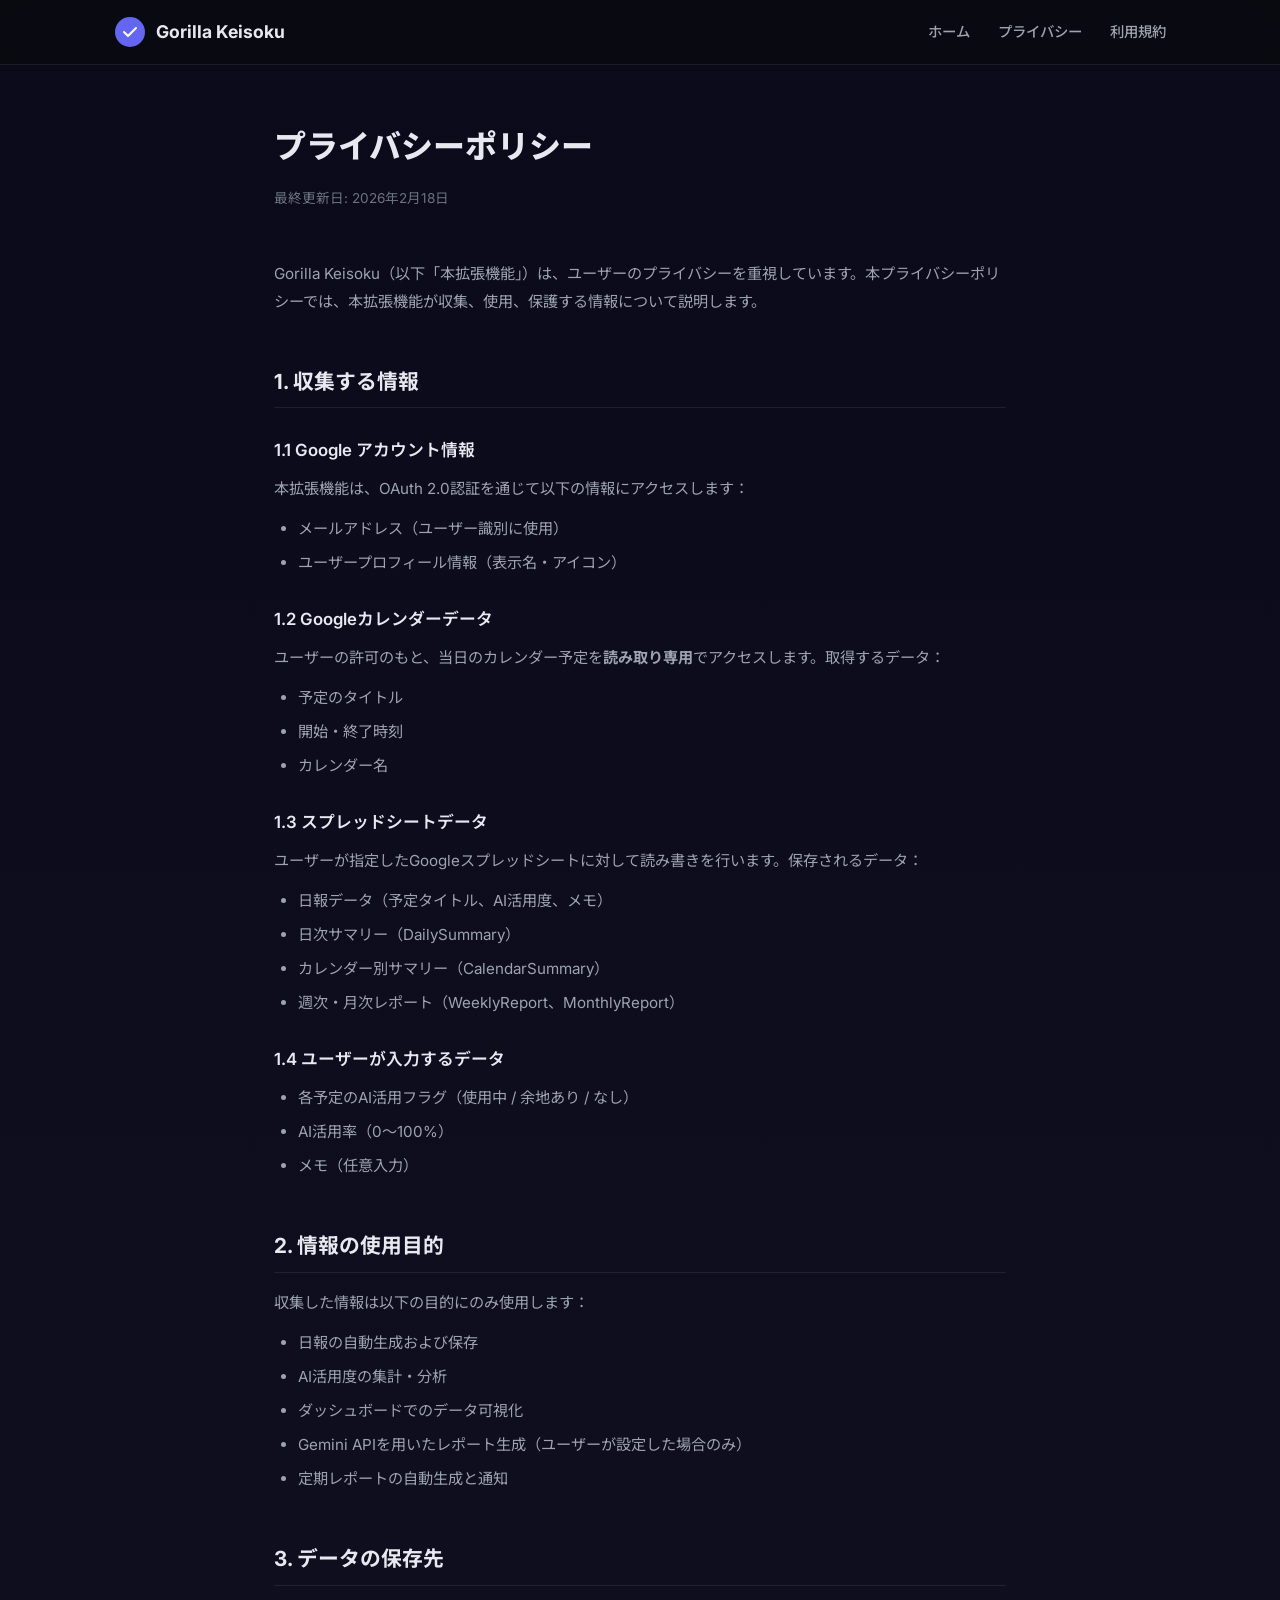
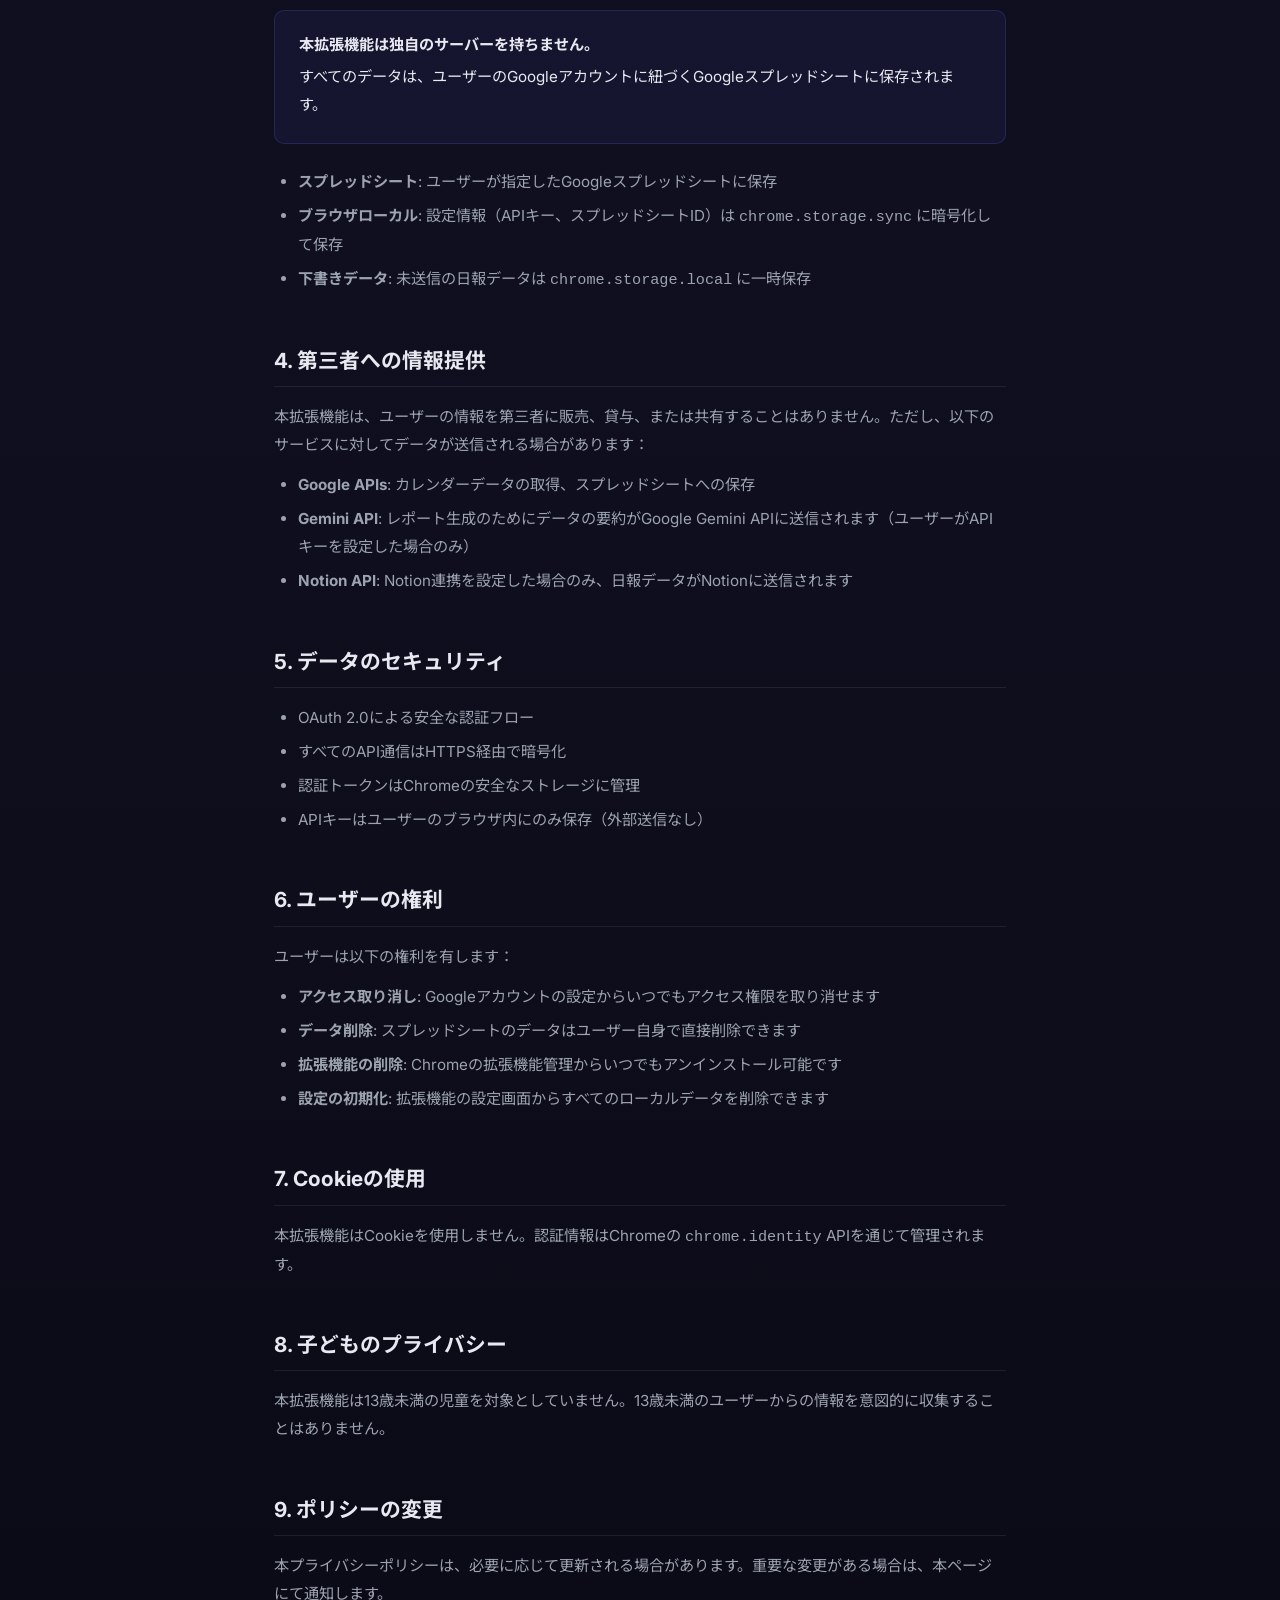
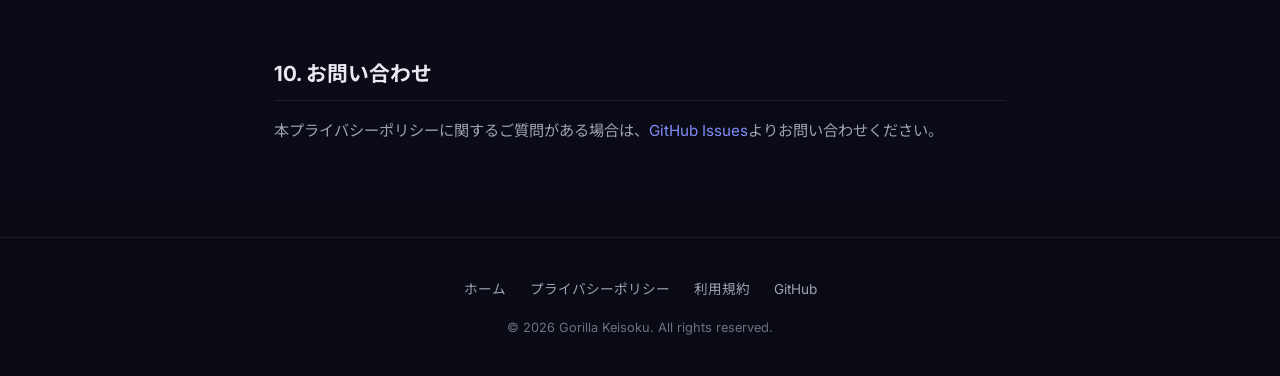
==== website/privacy.html @ eba8edc2 "Add website pages (home, privacy, terms) and Vercel deploy config" ====
<!DOCTYPE html>
<html lang="ja">

<head>
    <meta charset="UTF-8">
    <meta name="viewport" content="width=device-width, initial-scale=1.0">
    <title>プライバシーポリシー | Gorilla Keisoku</title>
    <meta name="description" content="Gorilla Keisoku（AI活用度測定 - 日報作成アシスタント）のプライバシーポリシー">
    <link rel="icon"
        href="data:image/svg+xml,<svg xmlns='http://www.w3.org/2000/svg' viewBox='0 0 64 64'><circle cx='32' cy='32' r='30' fill='%236366f1'/><path d='M20 32L28 40L44 24' stroke='white' stroke-width='4' fill='none'/></svg>">
    <link rel="stylesheet" href="styles.css">
</head>

<body>

    <!-- Navigation -->
    <nav class="nav">
        <div class="nav-inner">
            <a href="/" class="nav-logo">
                <svg width="32" height="32" viewBox="0 0 64 64" fill="none">
                    <circle cx="32" cy="32" r="30" fill="url(#g1)" />
                    <path d="M20 32L28 40L44 24" stroke="white" stroke-width="4" stroke-linecap="round"
                        stroke-linejoin="round" />
                    <defs>
                        <linearGradient id="g1" x1="0" y1="0" x2="64" y2="64">
                            <stop offset="0%" stop-color="#6366f1" />
                            <stop offset="100%" stop-color="#8b5cf6" />
                        </linearGradient>
                    </defs>
                </svg>
                Gorilla Keisoku
            </a>
            <ul class="nav-links">
                <li><a href="/">ホーム</a></li>
                <li><a href="privacy.html">プライバシー</a></li>
                <li><a href="terms.html">利用規約</a></li>
            </ul>
        </div>
    </nav>

    <!-- Privacy Policy -->
    <main class="legal-page">
        <h1>プライバシーポリシー</h1>
        <p class="last-updated">最終更新日: 2026年2月18日</p>

        <p>Gorilla Keisoku（以下「本拡張機能」）は、ユーザーのプライバシーを重視しています。本プライバシーポリシーでは、本拡張機能が収集、使用、保護する情報について説明します。</p>

        <h2>1. 収集する情報</h2>

        <h3>1.1 Google アカウント情報</h3>
        <p>本拡張機能は、OAuth 2.0認証を通じて以下の情報にアクセスします：</p>
        <ul>
            <li>メールアドレス（ユーザー識別に使用）</li>
            <li>ユーザープロフィール情報（表示名・アイコン）</li>
        </ul>

        <h3>1.2 Googleカレンダーデータ</h3>
        <p>ユーザーの許可のもと、当日のカレンダー予定を<strong>読み取り専用</strong>でアクセスします。取得するデータ：</p>
        <ul>
            <li>予定のタイトル</li>
            <li>開始・終了時刻</li>
            <li>カレンダー名</li>
        </ul>

        <h3>1.3 スプレッドシートデータ</h3>
        <p>ユーザーが指定したGoogleスプレッドシートに対して読み書きを行います。保存されるデータ：</p>
        <ul>
            <li>日報データ（予定タイトル、AI活用度、メモ）</li>
            <li>日次サマリー（DailySummary）</li>
            <li>カレンダー別サマリー（CalendarSummary）</li>
            <li>週次・月次レポート（WeeklyReport、MonthlyReport）</li>
        </ul>

        <h3>1.4 ユーザーが入力するデータ</h3>
        <ul>
            <li>各予定のAI活用フラグ（使用中 / 余地あり / なし）</li>
            <li>AI活用率（0〜100%）</li>
            <li>メモ（任意入力）</li>
        </ul>

        <h2>2. 情報の使用目的</h2>
        <p>収集した情報は以下の目的にのみ使用します：</p>
        <ul>
            <li>日報の自動生成および保存</li>
            <li>AI活用度の集計・分析</li>
            <li>ダッシュボードでのデータ可視化</li>
            <li>Gemini APIを用いたレポート生成（ユーザーが設定した場合のみ）</li>
            <li>定期レポートの自動生成と通知</li>
        </ul>

        <h2>3. データの保存先</h2>

        <div class="info-box">
            <p><strong>本拡張機能は独自のサーバーを持ちません。</strong></p>
            <p>すべてのデータは、ユーザーのGoogleアカウントに紐づくGoogleスプレッドシートに保存されます。</p>
        </div>

        <ul>
            <li><strong>スプレッドシート</strong>: ユーザーが指定したGoogleスプレッドシートに保存</li>
            <li><strong>ブラウザローカル</strong>: 設定情報（APIキー、スプレッドシートID）は <code>chrome.storage.sync</code> に暗号化して保存</li>
            <li><strong>下書きデータ</strong>: 未送信の日報データは <code>chrome.storage.local</code> に一時保存</li>
        </ul>

        <h2>4. 第三者への情報提供</h2>
        <p>本拡張機能は、ユーザーの情報を第三者に販売、貸与、または共有することはありません。ただし、以下のサービスに対してデータが送信される場合があります：</p>
        <ul>
            <li><strong>Google APIs</strong>: カレンダーデータの取得、スプレッドシートへの保存</li>
            <li><strong>Gemini API</strong>: レポート生成のためにデータの要約がGoogle Gemini APIに送信されます（ユーザーがAPIキーを設定した場合のみ）</li>
            <li><strong>Notion API</strong>: Notion連携を設定した場合のみ、日報データがNotionに送信されます</li>
        </ul>

        <h2>5. データのセキュリティ</h2>
        <ul>
            <li>OAuth 2.0による安全な認証フロー</li>
            <li>すべてのAPI通信はHTTPS経由で暗号化</li>
            <li>認証トークンはChromeの安全なストレージに管理</li>
            <li>APIキーはユーザーのブラウザ内にのみ保存（外部送信なし）</li>
        </ul>

        <h2>6. ユーザーの権利</h2>
        <p>ユーザーは以下の権利を有します：</p>
        <ul>
            <li><strong>アクセス取り消し</strong>: Googleアカウントの設定からいつでもアクセス権限を取り消せます</li>
            <li><strong>データ削除</strong>: スプレッドシートのデータはユーザー自身で直接削除できます</li>
            <li><strong>拡張機能の削除</strong>: Chromeの拡張機能管理からいつでもアンインストール可能です</li>
            <li><strong>設定の初期化</strong>: 拡張機能の設定画面からすべてのローカルデータを削除できます</li>
        </ul>

        <h2>7. Cookieの使用</h2>
        <p>本拡張機能はCookieを使用しません。認証情報はChromeの <code>chrome.identity</code> APIを通じて管理されます。</p>

        <h2>8. 子どものプライバシー</h2>
        <p>本拡張機能は13歳未満の児童を対象としていません。13歳未満のユーザーからの情報を意図的に収集することはありません。</p>

        <h2>9. ポリシーの変更</h2>
        <p>本プライバシーポリシーは、必要に応じて更新される場合があります。重要な変更がある場合は、本ページにて通知します。</p>

        <h2>10. お問い合わせ</h2>
        <p>本プライバシーポリシーに関するご質問がある場合は、<a href="https://github.com/refu15/Gorilla-Keisoku/issues" target="_blank">GitHub
                Issues</a>よりお問い合わせください。</p>
    </main>

    <!-- Footer -->
    <footer class="footer">
        <div class="footer-inner">
            <div class="footer-links">
                <a href="/">ホーム</a>
                <a href="privacy.html">プライバシーポリシー</a>
                <a href="terms.html">利用規約</a>
                <a href="https://github.com/refu15/Gorilla-Keisoku" target="_blank">GitHub</a>
            </div>
            <p class="footer-copy">&copy; 2026 Gorilla Keisoku. All rights reserved.</p>
        </div>
    </footer>

</body>

</html>
---- website/styles.css ----
/* ========================================
   Gorilla AI Measurement - Website Styles
   ======================================== */

@import url('https://fonts.googleapis.com/css2?family=Inter:wght@400;500;600;700;800;900&family=Noto+Sans+JP:wght@400;500;600;700;800&display=swap');

*,
*::before,
*::after {
    margin: 0;
    padding: 0;
    box-sizing: border-box;
}

:root {
    --primary: #6366f1;
    --primary-dark: #4f46e5;
    --primary-light: #818cf8;
    --accent: #8b5cf6;
    --accent-light: #a78bfa;
    --bg: #0a0a0f;
    --bg-card: rgba(255, 255, 255, 0.04);
    --bg-card-hover: rgba(255, 255, 255, 0.08);
    --surface: #141420;
    --surface-light: #1e1e30;
    --text: #e8e8f0;
    --text-muted: #9ca3af;
    --text-dim: #6b7280;
    --border: rgba(255, 255, 255, 0.08);
    --glow: rgba(99, 102, 241, 0.3);
    --gradient-primary: linear-gradient(135deg, #6366f1 0%, #8b5cf6 50%, #a78bfa 100%);
    --gradient-bg: linear-gradient(180deg, #0a0a1a 0%, #0f0f20 50%, #0a0a15 100%);
    --shadow-lg: 0 25px 50px -12px rgba(0, 0, 0, .5);
    --radius: 16px;
    --radius-sm: 10px;
    --radius-xs: 6px;
}

html {
    scroll-behavior: smooth;
}

body {
    font-family: 'Inter', 'Noto Sans JP', system-ui, -apple-system, sans-serif;
    background: var(--gradient-bg);
    color: var(--text);
    line-height: 1.7;
    min-height: 100vh;
    overflow-x: hidden;
}

a {
    color: var(--primary-light);
    text-decoration: none;
    transition: color .2s;
}

a:hover {
    color: var(--accent-light);
}

/* ---- Navigation ---- */
.nav {
    position: fixed;
    top: 0;
    left: 0;
    right: 0;
    z-index: 100;
    padding: 16px 0;
    background: rgba(10, 10, 15, .85);
    backdrop-filter: blur(20px) saturate(180%);
    border-bottom: 1px solid var(--border);
    transition: background .3s;
}

.nav-inner {
    max-width: 1100px;
    margin: 0 auto;
    padding: 0 24px;
    display: flex;
    align-items: center;
    justify-content: space-between;
}

.nav-logo {
    display: flex;
    align-items: center;
    gap: 10px;
    font-weight: 700;
    font-size: 1.1rem;
    color: var(--text);
}

.nav-logo svg {
    width: 32px;
    height: 32px;
}

.nav-links {
    display: flex;
    gap: 28px;
    list-style: none;
}

.nav-links a {
    color: var(--text-muted);
    font-size: .9rem;
    font-weight: 500;
    transition: color .2s;
}

.nav-links a:hover {
    color: var(--text);
}

/* ---- Hero Section ---- */
.hero {
    min-height: 100vh;
    display: flex;
    align-items: center;
    justify-content: center;
    text-align: center;
    padding: 120px 24px 80px;
    position: relative;
    overflow: hidden;
}

.hero::before {
    content: '';
    position: absolute;
    top: -200px;
    left: 50%;
    transform: translateX(-50%);
    width: 800px;
    height: 800px;
    background: radial-gradient(circle, rgba(99, 102, 241, .15) 0%, transparent 70%);
    pointer-events: none;
}

.hero-content {
    max-width: 720px;
    position: relative;
    z-index: 1;
}

.hero-badge {
    display: inline-flex;
    align-items: center;
    gap: 8px;
    padding: 6px 16px;
    background: rgba(99, 102, 241, .12);
    border: 1px solid rgba(99, 102, 241, .25);
    border-radius: 100px;
    font-size: .82rem;
    font-weight: 600;
    color: var(--primary-light);
    margin-bottom: 28px;
}

.hero h1 {
    font-size: clamp(2.4rem, 6vw, 3.6rem);
    font-weight: 800;
    line-height: 1.15;
    letter-spacing: -.02em;
    margin-bottom: 20px;
}

.hero h1 .gradient-text {
    background: var(--gradient-primary);
    -webkit-background-clip: text;
    -webkit-text-fill-color: transparent;
    background-clip: text;
}

.hero p {
    font-size: 1.15rem;
    color: var(--text-muted);
    line-height: 1.8;
    margin-bottom: 40px;
}

.hero-actions {
    display: flex;
    gap: 16px;
    justify-content: center;
    flex-wrap: wrap;
}

/* ---- Buttons ---- */
.btn {
    display: inline-flex;
    align-items: center;
    gap: 8px;
    padding: 14px 28px;
    border-radius: 12px;
    font-size: .95rem;
    font-weight: 600;
    cursor: pointer;
    border: none;
    transition: all .25s;
}

.btn-primary {
    background: var(--gradient-primary);
    color: #fff;
    box-shadow: 0 4px 20px rgba(99, 102, 241, .35);
}

.btn-primary:hover {
    transform: translateY(-2px);
    box-shadow: 0 8px 30px rgba(99, 102, 241, .5);
    color: #fff;
}

.btn-secondary {
    background: var(--bg-card);
    color: var(--text);
    border: 1px solid var(--border);
}

.btn-secondary:hover {
    background: var(--bg-card-hover);
    transform: translateY(-2px);
    color: var(--text);
}

/* ---- Sections ---- */
.section {
    padding: 100px 24px;
    max-width: 1100px;
    margin: 0 auto;
}

.section-header {
    text-align: center;
    margin-bottom: 64px;
}

.section-header h2 {
    font-size: 2.2rem;
    font-weight: 800;
    margin-bottom: 16px;
}

.section-header p {
    color: var(--text-muted);
    font-size: 1.05rem;
    max-width: 600px;
    margin: 0 auto;
}

/* ---- Features Grid ---- */
.features-grid {
    display: grid;
    grid-template-columns: repeat(auto-fit, minmax(300px, 1fr));
    gap: 24px;
}

.feature-card {
    background: var(--bg-card);
    border: 1px solid var(--border);
    border-radius: var(--radius);
    padding: 36px 28px;
    transition: all .3s;
    position: relative;
    overflow: hidden;
}

.feature-card::before {
    content: '';
    position: absolute;
    top: 0;
    left: 0;
    right: 0;
    height: 2px;
    background: var(--gradient-primary);
    opacity: 0;
    transition: opacity .3s;
}

.feature-card:hover {
    background: var(--bg-card-hover);
    transform: translateY(-4px);
    border-color: rgba(99, 102, 241, .2);
    box-shadow: 0 20px 40px rgba(0, 0, 0, .3);
}

.feature-card:hover::before {
    opacity: 1;
}

.feature-icon {
    font-size: 2rem;
    margin-bottom: 16px;
    display: block;
}

.feature-card h3 {
    font-size: 1.15rem;
    font-weight: 700;
    margin-bottom: 10px;
}

.feature-card p {
    color: var(--text-muted);
    font-size: .92rem;
    line-height: 1.7;
}

/* ---- Flow / Steps ---- */
.steps {
    display: grid;
    grid-template-columns: repeat(auto-fit, minmax(220px, 1fr));
    gap: 32px;
    counter-reset: step;
}

.step {
    text-align: center;
    position: relative;
}

.step-number {
    width: 48px;
    height: 48px;
    border-radius: 50%;
    background: var(--gradient-primary);
    display: flex;
    align-items: center;
    justify-content: center;
    font-weight: 800;
    font-size: 1.2rem;
    margin: 0 auto 16px;
    box-shadow: 0 4px 20px rgba(99, 102, 241, .3);
}

.step h3 {
    font-size: 1.05rem;
    font-weight: 700;
    margin-bottom: 8px;
}

.step p {
    color: var(--text-muted);
    font-size: .88rem;
}

/* ---- CTA ---- */
.cta-section {
    text-align: center;
    padding: 80px 24px 120px;
    position: relative;
}

.cta-section::before {
    content: '';
    position: absolute;
    bottom: 0;
    left: 50%;
    transform: translateX(-50%);
    width: 600px;
    height: 400px;
    background: radial-gradient(circle, rgba(139, 92, 246, .1) 0%, transparent 70%);
    pointer-events: none;
}

.cta-section h2 {
    font-size: 2rem;
    font-weight: 800;
    margin-bottom: 16px;
}

.cta-section p {
    color: var(--text-muted);
    margin-bottom: 32px;
    font-size: 1.05rem;
}

/* ---- Footer ---- */
.footer {
    border-top: 1px solid var(--border);
    padding: 40px 24px;
    text-align: center;
}

.footer-inner {
    max-width: 1100px;
    margin: 0 auto;
    display: flex;
    flex-direction: column;
    align-items: center;
    gap: 16px;
}

.footer-links {
    display: flex;
    gap: 24px;
    flex-wrap: wrap;
    justify-content: center;
}

.footer-links a {
    color: var(--text-muted);
    font-size: .85rem;
}

.footer-links a:hover {
    color: var(--text);
}

.footer-copy {
    color: var(--text-dim);
    font-size: .8rem;
}

/* ---- Legal Pages ---- */
.legal-page {
    padding: 120px 24px 80px;
    max-width: 780px;
    margin: 0 auto;
}

.legal-page h1 {
    font-size: 2rem;
    font-weight: 800;
    margin-bottom: 12px;
}

.legal-page .last-updated {
    color: var(--text-dim);
    font-size: .85rem;
    margin-bottom: 48px;
}

.legal-page h2 {
    font-size: 1.3rem;
    font-weight: 700;
    margin-top: 48px;
    margin-bottom: 16px;
    padding-bottom: 8px;
    border-bottom: 1px solid var(--border);
}

.legal-page h3 {
    font-size: 1.05rem;
    font-weight: 600;
    margin-top: 28px;
    margin-bottom: 10px;
}

.legal-page p,
.legal-page li {
    color: var(--text-muted);
    font-size: .95rem;
    line-height: 1.85;
    margin-bottom: 12px;
}

.legal-page ul,
.legal-page ol {
    padding-left: 24px;
    margin-bottom: 16px;
}

.legal-page li {
    margin-bottom: 6px;
}

.legal-page .info-box {
    background: rgba(99, 102, 241, .08);
    border: 1px solid rgba(99, 102, 241, .2);
    border-radius: var(--radius-sm);
    padding: 20px 24px;
    margin: 24px 0;
}

.legal-page .info-box p {
    color: var(--text);
    margin-bottom: 4px;
}

/* ---- Responsive ---- */
@media (max-width: 768px) {
    .nav-links {
        gap: 16px;
    }

    .hero {
        padding: 100px 20px 60px;
    }

    .hero h1 {
        font-size: 2rem;
    }

    .section {
        padding: 60px 20px;
    }

    .section-header h2 {
        font-size: 1.6rem;
    }

    .features-grid {
        grid-template-columns: 1fr;
    }

    .steps {
        grid-template-columns: 1fr 1fr;
        gap: 24px;
    }

    .hero-actions {
        flex-direction: column;
        align-items: center;
    }
}

@media (max-width: 480px) {
    .nav-links {
        gap: 12px;
        font-size: .82rem;
    }

    .steps {
        grid-template-columns: 1fr;
    }
}

/* ---- Animations ---- */
@keyframes fadeInUp {
    from {
        opacity: 0;
        transform: translateY(24px);
    }

    to {
        opacity: 1;
        transform: translateY(0);
    }
}

.animate-in {
    animation: fadeInUp .6s ease-out forwards;
}

.animate-delay-1 {
    animation-delay: .1s;
}

.animate-delay-2 {
    animation-delay: .2s;
}

.animate-delay-3 {
    animation-delay: .3s;
}

.animate-delay-4 {
    animation-delay: .4s;
}
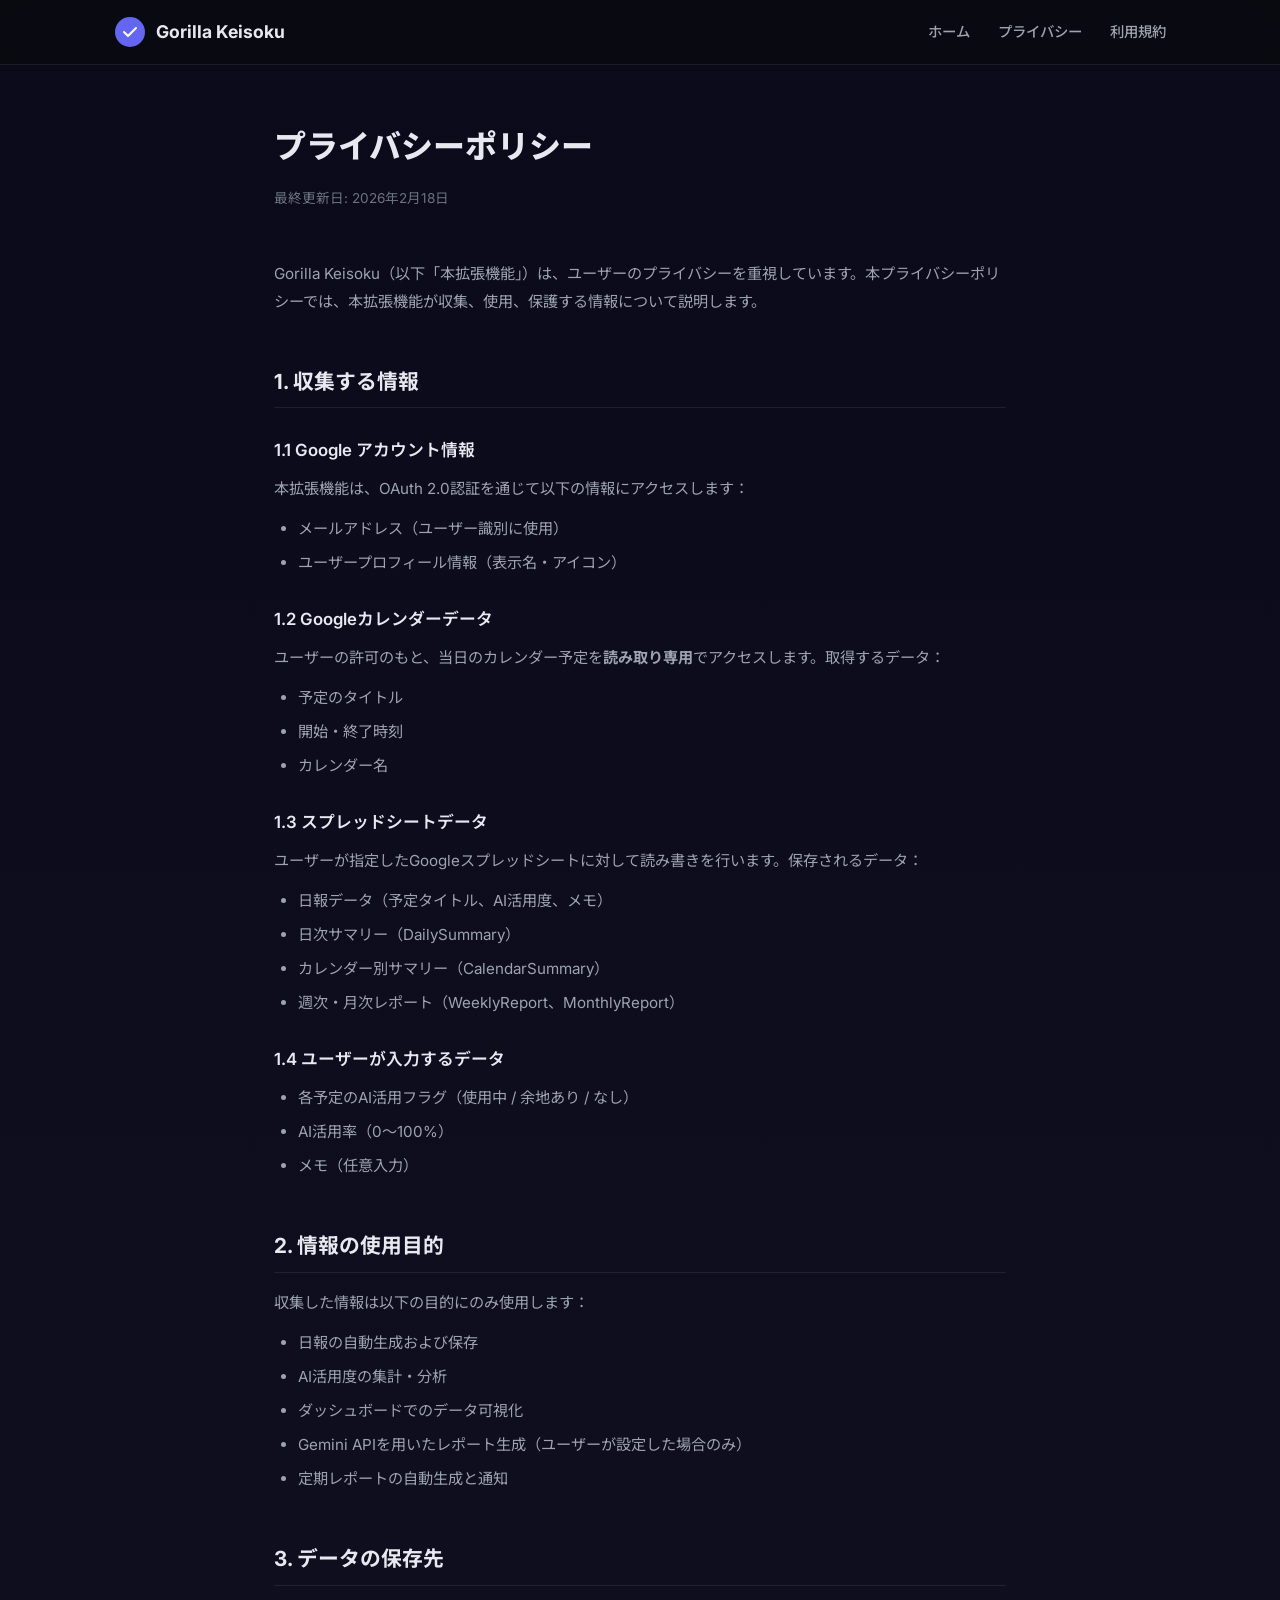
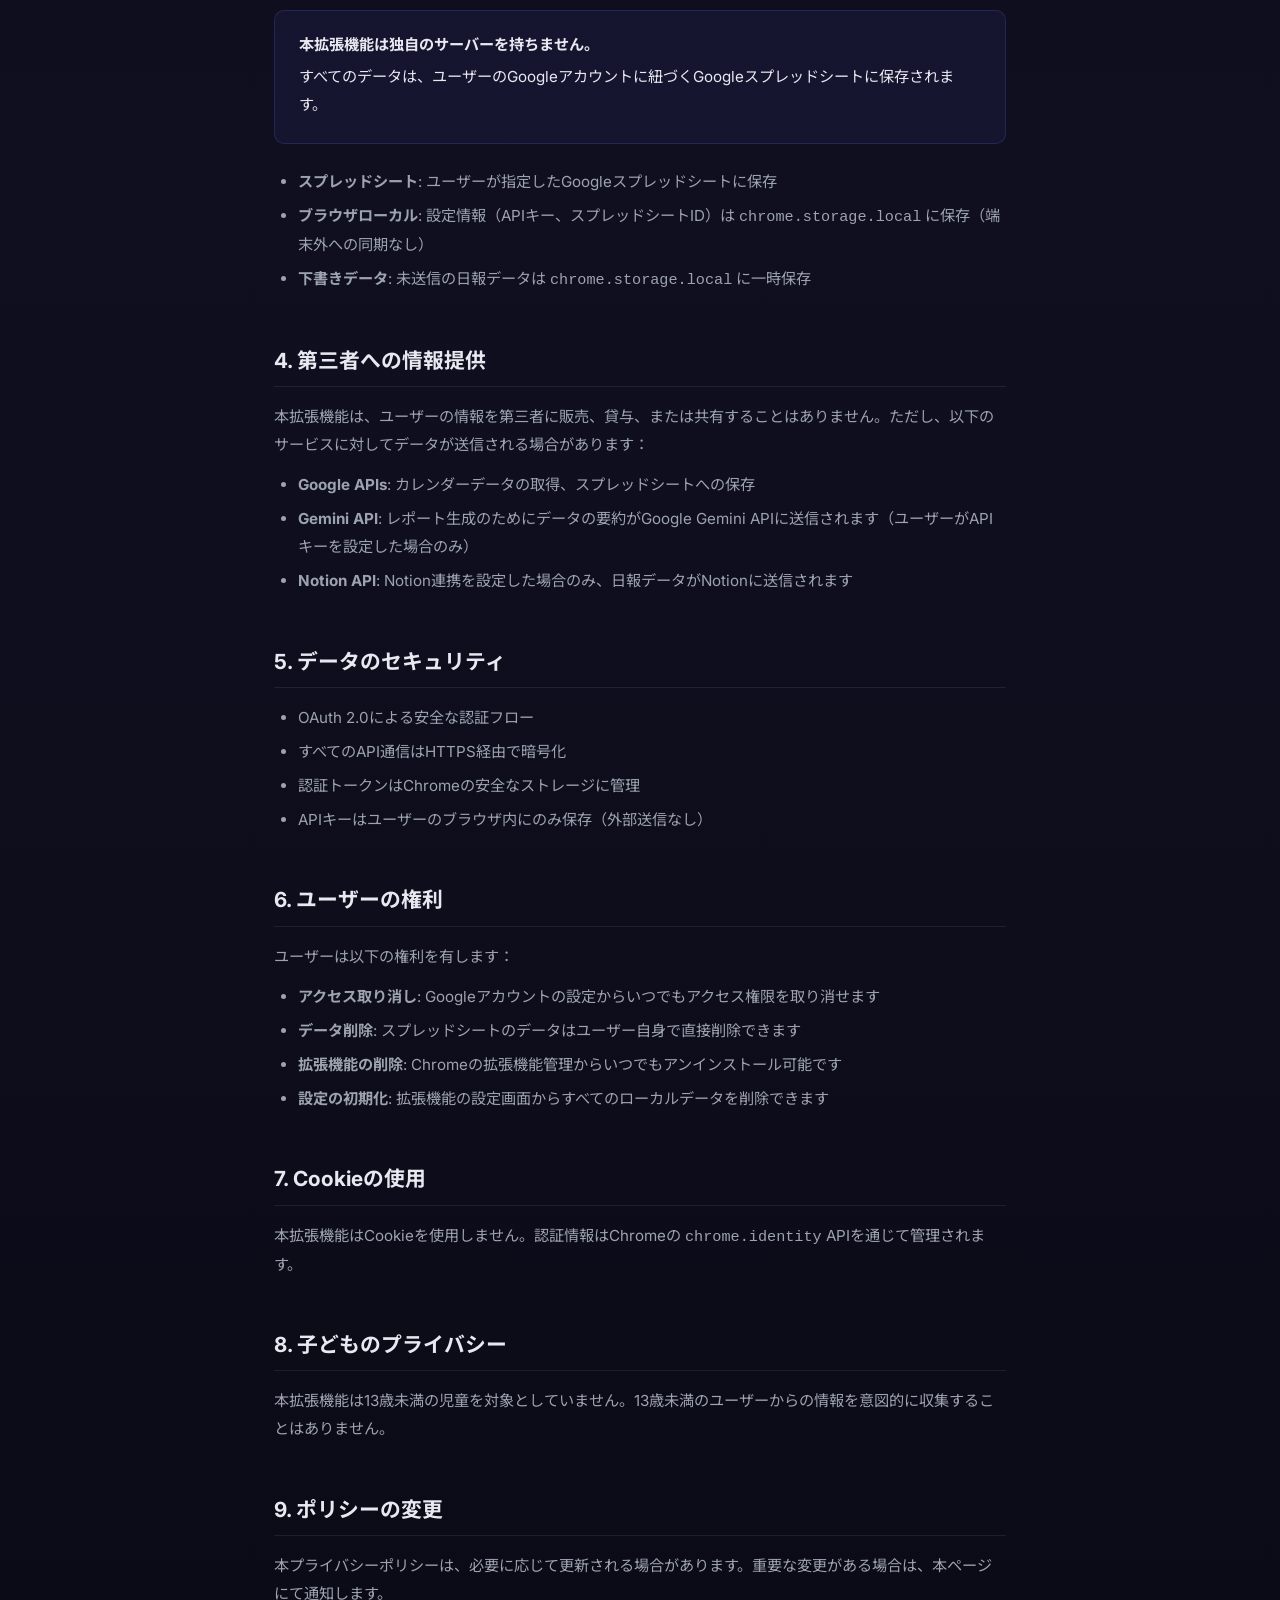
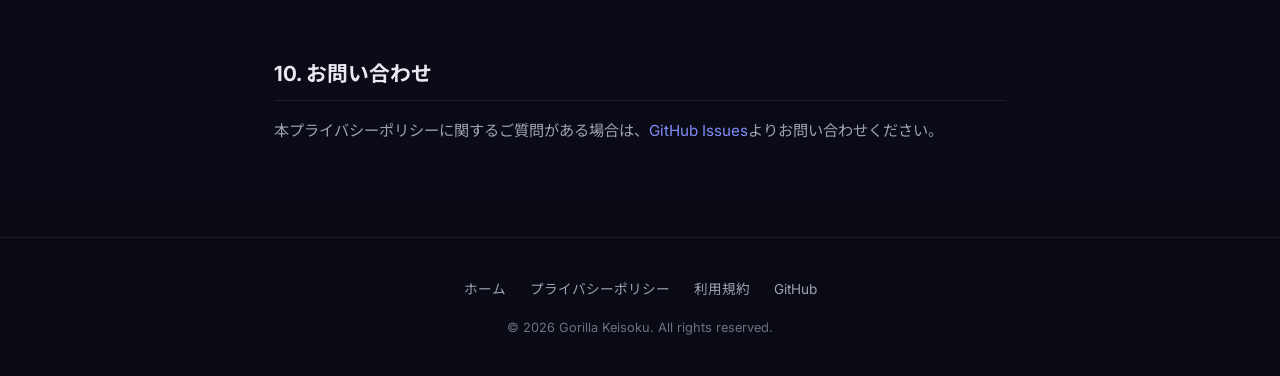
==== commit 85ecf0d1: "update: AI日報フォーマット修正および通知設定の分離対応など" ====
--- a/website/privacy.html
+++ b/website/privacy.html
@@ -97,7 +97,7 @@
 
         <ul>
             <li><strong>スプレッドシート</strong>: ユーザーが指定したGoogleスプレッドシートに保存</li>
-            <li><strong>ブラウザローカル</strong>: 設定情報（APIキー、スプレッドシートID）は <code>chrome.storage.sync</code> に暗号化して保存</li>
+            <li><strong>ブラウザローカル</strong>: 設定情報（APIキー、スプレッドシートID）は <code>chrome.storage.local</code> に保存（端末外への同期なし）</li>
             <li><strong>下書きデータ</strong>: 未送信の日報データは <code>chrome.storage.local</code> に一時保存</li>
         </ul>
 
